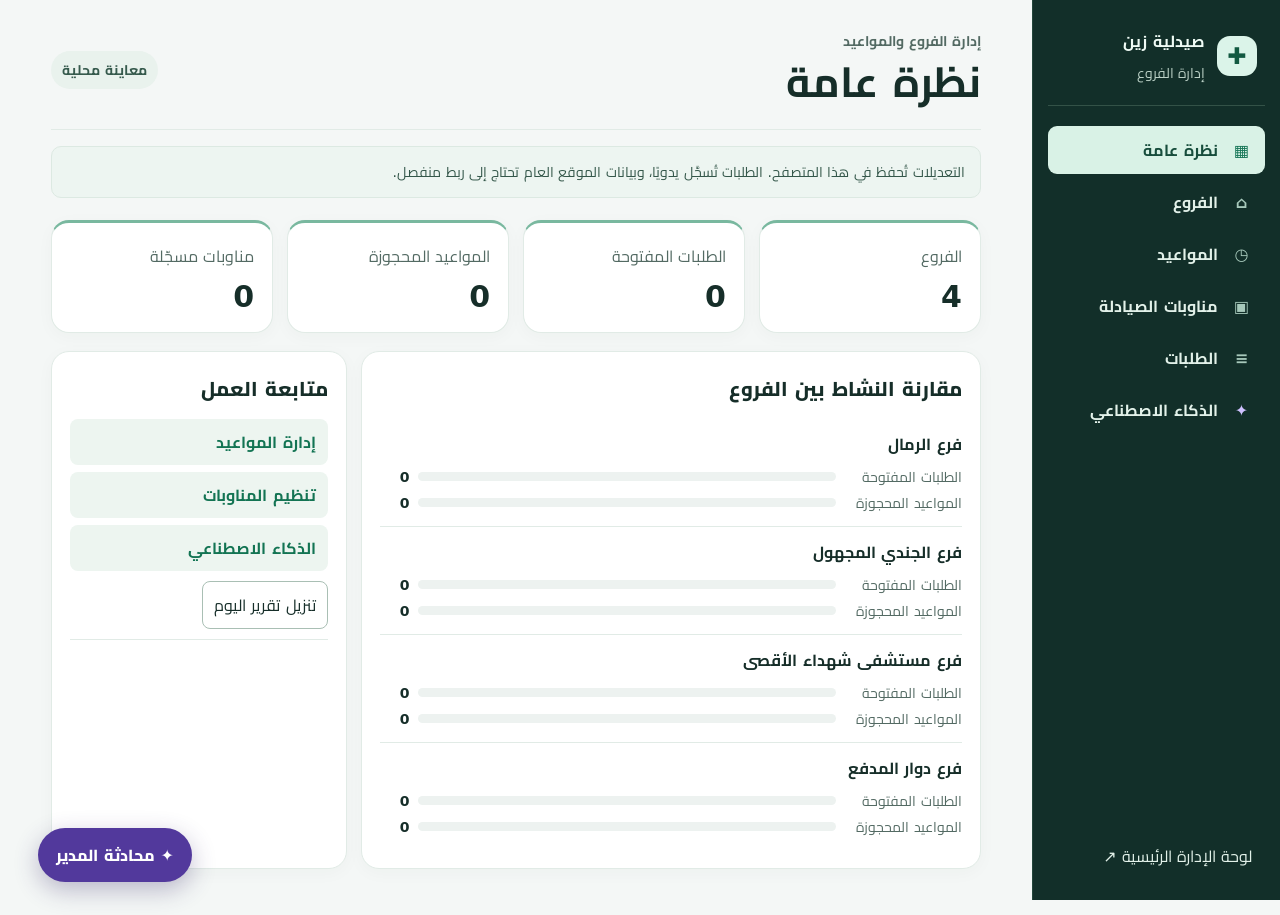
==== ibrheam/index.html @ 4ef252ed "Publish pharmacy management dashboards" ====
<!doctype html>
<html lang="ar" dir="rtl">
<head>
<meta charset="utf-8">
<meta name="viewport" content="width=device-width, initial-scale=1">
<meta name="robots" content="noindex,nofollow">
<title>لوحة إدارة الفروع | صيدلية زين</title>
<link rel="stylesheet" href="../omar/dashboard.css">
<script defer src="../omar/data.js"></script>
<script defer src="../omar/dashboard.js"></script>
</head>
<body data-dashboard="branches">
<a class="skip" href="#main">انتقل إلى المحتوى</a>
<aside>
  <div class="brand"><span aria-hidden="true">✚</span><div><strong id="brand-name">صيدلية زين</strong><small>إدارة الفروع</small></div></div>
  <nav aria-label="أقسام الإدارة" id="nav"></nav>
  <a class="store" href="../omar/index.html">لوحة الإدارة الرئيسية ↗</a>
</aside>
<main id="main">
  <header><div><p class="eyebrow">إدارة الفروع والمواعيد</p><h1 id="title">نظرة عامة</h1></div><span class="badge">معاينة محلية</span></header>
  <p class="notice">التعديلات تُحفظ في هذا المتصفح. الطلبات تُسجَّل يدويًا، وبيانات الموقع العام تحتاج إلى ربط منفصل.</p>
  <div id="content"></div>
  <p id="status" role="status" aria-live="polite"></p>
</main>
<dialog id="editor"><form id="form"><h2 id="editor-title"></h2><div id="fields"></div><div class="actions"><button class="primary" type="submit">حفظ</button><button id="cancel" type="button">إلغاء</button></div></form></dialog>
<button type="button" id="chat-launch" class="chat-launch" aria-controls="manager-chat" aria-expanded="false"><span aria-hidden="true">✦</span> محادثة المدير</button>
<dialog id="manager-chat" class="manager-chat" aria-labelledby="chat-title">
  <header><div><h2 id="chat-title">مساعد المدير</h2><p>Gemini · لوحة الفروع</p></div><button type="button" id="chat-close" aria-label="إغلاق المحادثة">×</button></header>
  <details id="chat-settings"><summary>إعدادات Gemini</summary>
    <label for="chat-model">نموذج Gemini</label>
    <select id="chat-model">
      <option value="">النموذج الافتراضي للخادم</option>
      <option value="gemini-3.8-flash">Gemini 3.8 Flash</option>
      <option value="gemini-3.6-flash">Gemini 3.6 Flash</option>
      <option value="gemini-3.5-flash-lite">Gemini 3.5 Flash-Lite</option>
    </select>
    <label for="chat-key">مفتاح Gemini API</label>
    <input id="chat-key" type="password" maxlength="200" autocomplete="off" spellcheck="false">
    <small>المفتاح لهذا التبويب ويُمسح عند تحديث الصفحة. اترك الخانتين فارغتين لاستخدام إعدادات الخادم.</small>
    <button type="button" id="chat-forget">مسح المفتاح</button>
  </details>
  <div id="chat-log" class="chat-log" role="log" aria-live="polite"><p class="chat-message chat-assistant">أهلًا! اسألني عن الطلبات أو المواعيد أو المخزون في الفروع.</p></div>
  <form id="chat-form">
    <label for="chat-question">سؤالك</label>
    <textarea id="chat-question" rows="2" maxlength="350" required placeholder="مثلاً: أي فرع عنده أكثر مواعيد؟" aria-describedby="chat-note"></textarea>
    <div class="chat-actions"><small id="chat-note">اكتب سؤالًا إداريًا وتجنّب الأسماء وأرقام الهواتف وبيانات المرضى.</small><button class="primary" type="submit">إرسال</button></div>
  </form>
</dialog>
</body>
</html>
---- omar/dashboard.css ----
:root{color-scheme:light;--ink:#173c33;--muted:#526962;--line:#dce8e2;--white:#fff;--green:#176548;--wash:#f3f7f5;font:16px system-ui,sans-serif}*{box-sizing:border-box}body{margin:0;background:var(--wash);color:var(--ink);display:grid;grid-template-columns:232px minmax(0,1fr);min-height:100vh}aside{background:#102f27;color:#effbf5;padding:26px 16px;display:flex;flex-direction:column;gap:30px}.brand{display:flex;align-items:center;gap:12px;padding:0 7px}.brand span{display:grid;place-items:center;width:40px;height:40px;background:#bdf0d5;color:#124635;border-radius:12px;font-size:23px}.brand small{display:block;color:#bad0c5;margin-top:4px}nav{display:grid;gap:5px}nav a,.store{display:block;padding:11px 13px;border-radius:9px;text-decoration:none;color:#e2f1e9}nav a[aria-current],nav a:hover,.store:hover{background:#245244}.store{margin-top:auto}main{padding:32px clamp(16px,4vw,52px);width:100%;max-width:1500px;margin:0 auto}header,.toolbar,.actions{display:flex;align-items:center;justify-content:space-between;gap:12px;flex-wrap:wrap}h1,h2,p{margin:0}h1{font-size:clamp(28px,4vw,42px)}h2{font-size:20px}.eyebrow,.muted{color:var(--muted)}.badge,.pill{background:#dff1e6;border-radius:99px;padding:6px 11px;font-size:14px;white-space:nowrap}.warning{background:#fff0d5;color:#733d0d}.notice{margin:20px 0;padding:12px 15px;background:#e7f1eb;border-radius:10px;color:#34574a}.metrics,.panels{display:grid;gap:14px}.metrics{grid-template-columns:repeat(auto-fit,minmax(145px,1fr))}.panels{grid-template-columns:repeat(auto-fit,minmax(min(100%,290px),1fr));margin-top:18px}.panel,.metric{background:var(--white);border:1px solid var(--line);border-radius:15px;padding:18px;min-width:0}.metric strong{display:block;font-size:30px;margin-top:8px}.panel h2{margin-bottom:12px}.toolbar{margin:0 0 15px}.group{display:flex;flex-wrap:wrap;gap:8px}.table-wrap{overflow:auto}table{width:100%;border-collapse:collapse;min-width:620px;text-align:right}th,td{padding:11px 9px;border-bottom:1px solid var(--line)}thead{background:var(--wash)}.product{display:flex;align-items:center;gap:9px}.product img{width:42px;height:42px;object-fit:cover;border-radius:7px}button,input,select{font:inherit;border:1px solid #a9bfb4;border-radius:8px;background:white;color:var(--ink);padding:8px 11px}button{cursor:pointer}button:hover{background:#edf6f1}.primary{background:var(--green);border-color:var(--green);color:white}.primary:hover{background:#104e37}.danger{color:#9f2e38}.empty{padding:20px;color:var(--muted)}.line{display:flex;justify-content:space-between;align-items:center;gap:10px;padding:10px 0;border-bottom:1px solid var(--line)}dialog{border:1px solid var(--line);border-radius:16px;color:var(--ink);width:min(510px,94vw);max-height:90vh;padding:22px}dialog::backdrop{background:#102f2788}#fields{display:grid;gap:12px;margin:14px 0}#fields label{display:grid;gap:5px}.actions{justify-content:flex-start}#status{margin-top:14px}.skip{position:fixed;top:-80px;z-index:3;background:white;padding:10px}.skip:focus{top:8px}:focus-visible{outline:3px solid #5fb78f;outline-offset:2px}@media(max-width:720px){body{display:block}aside{padding:14px;gap:12px}nav{display:flex;overflow:auto}nav a{white-space:nowrap}.store{display:none}main{padding-top:20px}}
.console-link{display:block;padding:11px 13px;border:1px solid #568374;border-radius:9px;color:#e2f1e9;text-decoration:none}.console-link:hover{background:#245244}
#product-photo:empty{display:none}#product-photo img{width:96px;height:96px;object-fit:contain;border-radius:10px;background:var(--wash)}
@font-face {
  font-family: Cairo;
  src: url('../assets/fonts/cairo-arabic.woff2') format('woff2');
  font-display: swap;
  font-weight: 200 1000;
  unicode-range: U+0600-06FF,U+0750-077F,U+08A0-08FF,U+200C-200F,U+FB50-FDFF,U+FE70-FEFF;
}
:root {
  --ink: #162e29;
  --muted: #536a63;
  --line: #e1ebe6;
  --green: #137453;
  --wash: #f4f7f6;
  font-family: Cairo, system-ui, sans-serif;
}
body { grid-template-columns: 248px minmax(0,1fr); }
aside {
  position: sticky;
  top: 0;
  height: 100dvh;
  overflow: auto;
  gap: 20px;
  padding: 26px 15px 18px;
  background: #122f29;
  border-inline-end: 1px solid #23463b;
}
.brand {
  border-bottom: 1px solid #335247;
  padding: 0 8px 19px;
}
.brand span { background: #dbf4e9; color: #125941; border-radius: 13px; }
.brand small { font-size: 14px; }
nav { gap: 4px; }
nav a { display: flex; gap: 12px; align-items: center; padding: 9px 12px; font-weight: 700; }
.nav-icon { display: inline-grid; place-items: center; width: 23px; color: #a7c9bb; }
nav a[aria-current] { background: #d9f2e6; color: #174d3c; }
nav a[aria-current] .nav-icon { color: #167657; }
nav a[href="#assistant"]:not([aria-current]) .nav-icon { color: #cfc2ff; }
main { padding-top: 28px; }
main > header { border-bottom: 1px solid var(--line); padding-bottom: 16px; }
.eyebrow { font-size: 14px; font-weight: 700; }
h1 { line-height: 1.4; }
main > header .badge { color: #365a4d; background: #e9f2ed; font-weight: 700; }
.notice { margin: 16px 0 22px; font-size: 14px; border: 1px solid #dce9e2; background: #edf5f1; }
.panel,.metric { border-radius: 18px; box-shadow: 0 4px 17px #19392e08; }
.panel h2 { font-weight: 800; }
.metric { border-top: 3px solid #79b89f; }
.metric strong { font-variant-numeric: tabular-nums; }
.branch-grid { grid-template-columns: repeat(2,minmax(0,1fr)); margin-top: 0; }
.branch-grid .panel { padding: 22px; border-top: 3px solid #75b79e; }
.branch-grid p { color: var(--muted); min-height: 3.5em; }
.branch-grid .line:last-child { border-bottom: 0; padding-bottom: 0; }
.ai-card {
  padding: clamp(18px,4vw,32px);
  border: 1px solid #ded7ef;
  border-radius: 22px;
  background: linear-gradient(122deg,#f0ecfb 0%,#fff 63%);
}
.ai-heading { display: flex; align-items: center; gap: 13px; }
.ai-heading h2 { font-size: 24px; }
.ai-heading p { color: var(--muted); }
.ai-icon { flex: none; display: grid; place-items: center; width: 48px; height: 48px; border-radius: 14px; background: #533aa0; color: white; font-size: 25px; }
.ai-controls { display: flex; flex-wrap: wrap; align-items: center; gap: 10px; margin-top: 18px; }
.ai-controls label { font-weight: 700; }
.ai-controls .primary { background: #52399c; border-color: #52399c; }
.ai-controls .primary:hover { background: #432a87; }
.ai-controls button:disabled { opacity: .7; cursor: wait; }
.ai-details { grid-template-columns: minmax(0,2fr) minmax(0,1fr); }
.ai-details table { min-width: 360px; }
#ai-answer:not(:empty) { white-space: pre-wrap; line-height: 1.8; margin-top: 14px; padding: 12px 14px; background: white; border: 1px solid #ded7ef; border-radius: 12px; }
.chat-launch { position: fixed; inset-inline-end: max(14px,3vw); bottom: 18px; z-index: 10; background: #52399c; color: white; border: 0; border-radius: 999px; padding: 12px 18px; font-weight: 800; box-shadow: 0 8px 24px #392e6850; }
.chat-launch:hover { background: #432a87; }
.manager-chat[open] { position: fixed; inset: auto auto 79px max(12px,3vw); margin: 0; z-index: 11; width: min(430px,calc(100vw - 24px)); max-height: calc(100dvh - 94px); display: flex; flex-direction: column; padding: 0; box-shadow: 0 16px 48px #23203d40; }
.manager-chat header { background: #f1edfa; padding: 12px 16px; }
.manager-chat header p,.manager-chat small { color: var(--muted); }
.manager-chat details { padding: 7px 16px; border-bottom: 1px solid var(--line); }
.manager-chat details[open] { overflow: auto; max-height: 35dvh; }
.manager-chat details label,.manager-chat details input,.manager-chat details select,.manager-chat details small { display: block; width: 100%; }
.manager-chat details summary { cursor: pointer; font-weight: 700; }
.manager-chat input { direction: ltr; }
.chat-log { flex: 1; overflow: auto; min-height: min(120px,18dvh); max-height: 44dvh; padding: 12px; display: grid; align-content: start; gap: 7px; overscroll-behavior: contain; }
.chat-message { white-space: pre-wrap; overflow-wrap: anywhere; max-width: 90%; padding: 7px 11px; border-radius: 12px; }
.chat-assistant { justify-self: end; background: #f1eef8; }
.chat-user { justify-self: start; background: #dff2e8; }
#chat-form { padding: 12px; border-top: 1px solid var(--line); }
#chat-question { display: block; width: 100%; margin: 4px 0; padding: 8px; border: 1px solid #a9bfb4; border-radius: 8px; font: inherit; resize: vertical; }
.chat-actions { display: flex; align-items: center; justify-content: space-between; gap: 8px; }
.manager-metrics .metric { text-decoration: none; color: inherit; }
.manager-metrics .metric:hover { border-color: #79b89f; background: #fbfefc; }
.manager-panels { grid-template-columns: minmax(0,2.1fr) minmax(0,1fr); }
.chart-branch { padding: 10px 0; border-bottom: 1px solid var(--line); }
.chart-branch:last-child { border-bottom: 0; }
.chart-branch h3 { margin: 0 0 5px; font-size: 16px; }
.chart-line { display: grid; grid-template-columns: 118px minmax(0,1fr) 30px; gap: 8px; align-items: center; font-size: 14px; }
.chart-label { color: var(--muted); }
.chart-track { border-radius: 20px; background: #edf2f0; height: 9px; overflow: hidden; }
.chart-bar { width: var(--bar-width); height: 100%; border-radius: inherit; }
.chart-orders { background: #137453; }
.chart-appointments { background: #6c4db4; }
.manager-actions { display: grid; gap: 7px; }
.manager-actions a { padding: 8px 12px; color: #137453; background: #edf5f0; border-radius: 8px; font-weight: 700; text-decoration: none; }
.manager-actions a:hover { background: #dcefe4; }
@media (max-width: 850px) {
  .ai-details,.manager-panels { grid-template-columns: minmax(0,1fr); }
}
@media (max-width: 720px) {
  aside { position: static; height: auto; padding: 14px; gap: 10px; }
  .brand { padding: 0 0 10px; }
  nav a { padding: 7px 9px; }
  nav .nav-icon { width: auto; }
  .console-link { padding: 6px 10px; align-self: flex-start; }
  main { padding-top: 16px; }
}
@media (max-width: 500px) {
  .branch-grid { grid-template-columns: minmax(0,1fr); }
  .branch-grid p { min-height: 0; }
}
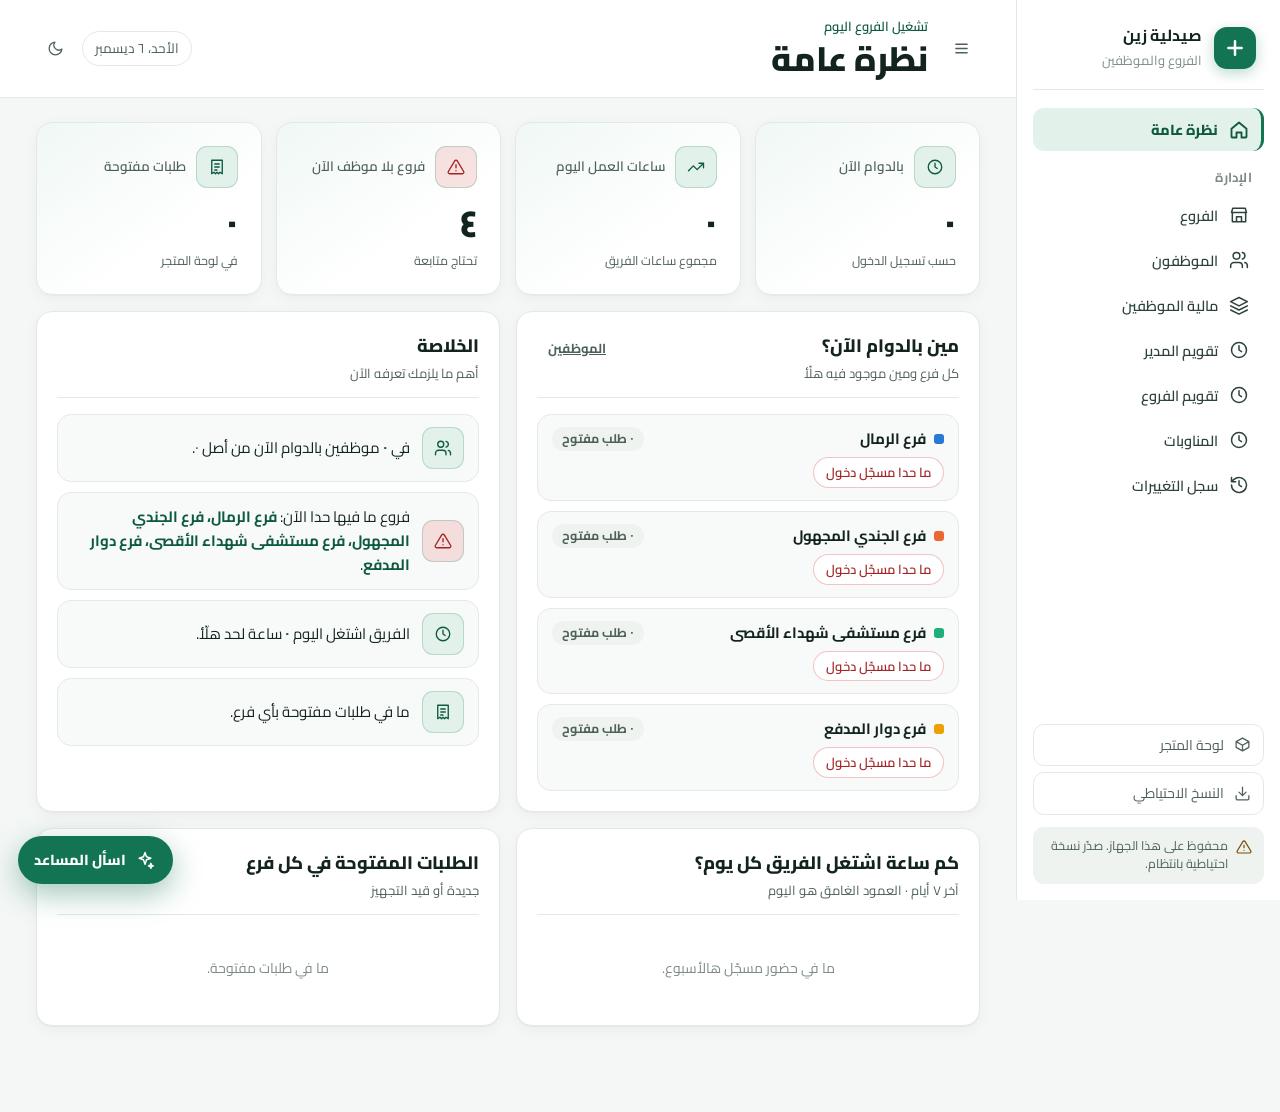
==== commit 8ef42b11: "Publish Zain Pharmacy through Cloudflare Pages" ====
--- a/ibrheam/index.html
+++ b/ibrheam/index.html
@@ -4,48 +4,16 @@
 <meta charset="utf-8">
 <meta name="viewport" content="width=device-width, initial-scale=1">
 <meta name="robots" content="noindex,nofollow">
-<title>لوحة إدارة الفروع | صيدلية زين</title>
-<link rel="stylesheet" href="../omar/dashboard.css">
+<meta name="color-scheme" content="light dark">
+<title>الفروع والموظفين | صيدلية زين</title>
+<link rel="stylesheet" href="../workspace/dashboard.css?v=interface-2">
 <script defer src="../omar/data.js"></script>
-<script defer src="../omar/dashboard.js"></script>
+<script defer src="../workspace/store.js?v=integration-4"></script>
+<script defer src="../workspace/charts.js"></script>
+<script defer src="../workspace/photos.js"></script>
+<script defer src="../workspace/ui.js"></script>
+<script defer src="../workspace/assistant.js?v=server-2"></script>
+<script defer src="app.js?v=2"></script>
 </head>
-<body data-dashboard="branches">
-<a class="skip" href="#main">انتقل إلى المحتوى</a>
-<aside>
-  <div class="brand"><span aria-hidden="true">✚</span><div><strong id="brand-name">صيدلية زين</strong><small>إدارة الفروع</small></div></div>
-  <nav aria-label="أقسام الإدارة" id="nav"></nav>
-  <a class="store" href="../omar/index.html">لوحة الإدارة الرئيسية ↗</a>
-</aside>
-<main id="main">
-  <header><div><p class="eyebrow">إدارة الفروع والمواعيد</p><h1 id="title">نظرة عامة</h1></div><span class="badge">معاينة محلية</span></header>
-  <p class="notice">التعديلات تُحفظ في هذا المتصفح. الطلبات تُسجَّل يدويًا، وبيانات الموقع العام تحتاج إلى ربط منفصل.</p>
-  <div id="content"></div>
-  <p id="status" role="status" aria-live="polite"></p>
-</main>
-<dialog id="editor"><form id="form"><h2 id="editor-title"></h2><div id="fields"></div><div class="actions"><button class="primary" type="submit">حفظ</button><button id="cancel" type="button">إلغاء</button></div></form></dialog>
-<button type="button" id="chat-launch" class="chat-launch" aria-controls="manager-chat" aria-expanded="false"><span aria-hidden="true">✦</span> محادثة المدير</button>
-<dialog id="manager-chat" class="manager-chat" aria-labelledby="chat-title">
-  <header><div><h2 id="chat-title">مساعد المدير</h2><p>Gemini · لوحة الفروع</p></div><button type="button" id="chat-close" aria-label="إغلاق المحادثة">×</button></header>
-  <details id="chat-settings"><summary>إعدادات Gemini</summary>
-    <label for="chat-model">نموذج Gemini</label>
-    <select id="chat-model">
-      <option value="">النموذج الافتراضي للخادم</option>
-      <option value="gemini-3.8-flash">Gemini 3.8 Flash</option>
-      <option value="gemini-3.6-flash">Gemini 3.6 Flash</option>
-      <option value="gemini-3.5-flash-lite">Gemini 3.5 Flash-Lite</option>
-    </select>
-    <label for="chat-key">مفتاح Gemini API</label>
-    <input id="chat-key" type="password" maxlength="200" autocomplete="off" spellcheck="false">
-    <small>المفتاح لهذا التبويب ويُمسح عند تحديث الصفحة. اترك الخانتين فارغتين لاستخدام إعدادات الخادم.</small>
-    <button type="button" id="chat-forget">مسح المفتاح</button>
-  </details>
-  <div id="chat-log" class="chat-log" role="log" aria-live="polite"><p class="chat-message chat-assistant">أهلًا! اسألني عن الطلبات أو المواعيد أو المخزون في الفروع.</p></div>
-  <form id="chat-form">
-    <label for="chat-question">سؤالك</label>
-    <textarea id="chat-question" rows="2" maxlength="350" required placeholder="مثلاً: أي فرع عنده أكثر مواعيد؟" aria-describedby="chat-note"></textarea>
-    <div class="chat-actions"><small id="chat-note">اكتب سؤالًا إداريًا وتجنّب الأسماء وأرقام الهواتف وبيانات المرضى.</small><button class="primary" type="submit">إرسال</button></div>
-  </form>
-</dialog>
-</body>
-</html>
-
+<body><noscript>هذه اللوحة تحتاج تفعيل JavaScript.</noscript></body>
+</html>
--- a/workspace/dashboard.css
+++ b/workspace/dashboard.css
@@ -0,0 +1,516 @@
+/* Zain admin: design system. Calm clinical green, soft surfaces, one type family. */
+@font-face { font-family: Cairo; src: url('../assets/fonts/cairo-arabic.woff2') format('woff2'); font-weight: 200 1000; font-display: swap;
+  unicode-range: U+0600-06FF, U+0750-077F, U+08A0-08FF, U+200C-200F, U+FB50-FDFF, U+FE70-FEFF; }
+@font-face { font-family: Cairo; src: url('../assets/fonts/cairo-latin.woff2') format('woff2'); font-weight: 200 1000; font-display: swap; unicode-range: U+0000-00FF, U+2000-206F, U+20AA; }
+
+:root {
+  color-scheme: light;
+  --page: #f4f7f5; --surface: #ffffff; --surface-2: #f8faf9; --sunken: #eef3f0;
+  --ink: #13241f; --ink-2: #4d605a; --muted: #7d8c87; --line: #e3e9e6; --line-2: #d3ddd8;
+  --brand: #137453; --brand-ink: #0e5a40; --brand-soft: #e2f1ea; --brand-softer: #f0f8f4;
+  --side: #ffffff; --side-ink: #2d423b; --side-active: #e2f1ea;
+  --s1: #2a78d6; --s2: #eb6834; --s3: #1baf7a; --s4: #eda100; --s5: #e87ba4; --s6: #6250d6;
+  --good: #0ca30c; --good-ink: #006300; --warning: #fab219; --warning-ink: #7a4b00; --critical: #d03b3b; --critical-ink: #a32424;
+  --neutral: #a9b4b0; --info: #2a78d6; --line-series: var(--brand);
+  --grid: #e8ede9; --axis: #c3ccc8;
+  --radius: 16px; --radius-sm: 10px;
+  --shadow: 0 1px 2px rgba(19, 36, 31, .04), 0 4px 16px rgba(19, 36, 31, .04);
+  --shadow-lg: 0 20px 50px rgba(19, 36, 31, .18);
+  font: 15px/1.6 Cairo, system-ui, 'Segoe UI', sans-serif;
+}
+:root[data-theme="dark"] {
+  color-scheme: dark;
+  --page: #0e1412; --surface: #151d1a; --surface-2: #19231f; --sunken: #111916;
+  --ink: #e7eeeb; --ink-2: #b4c2bd; --muted: #84948f; --line: #24302c; --line-2: #2f3d38;
+  --brand: #34b483; --brand-ink: #6fd3a8; --brand-soft: #173a2d; --brand-softer: #13261f;
+  --side: #121916; --side-ink: #c9d6d1; --side-active: #1b3b2f;
+  --s1: #3987e5; --s2: #d95926; --s3: #199e70; --s4: #c98500; --s5: #d55181; --s6: #9085e9;
+  --good-ink: #3ccf6e; --warning-ink: #fab219; --critical-ink: #ef7d7d; --neutral: #5d6b66;
+  --grid: #222d29; --axis: #33413c;
+  --shadow: 0 1px 2px rgba(0, 0, 0, .3); --shadow-lg: 0 20px 50px rgba(0, 0, 0, .5);
+}
+@media (prefers-color-scheme: dark) {
+  :root:where(:not([data-theme="light"])) {
+    color-scheme: dark;
+    --page: #0e1412; --surface: #151d1a; --surface-2: #19231f; --sunken: #111916;
+    --ink: #e7eeeb; --ink-2: #b4c2bd; --muted: #84948f; --line: #24302c; --line-2: #2f3d38;
+    --brand: #34b483; --brand-ink: #6fd3a8; --brand-soft: #173a2d; --brand-softer: #13261f;
+    --side: #121916; --side-ink: #c9d6d1; --side-active: #1b3b2f;
+    --s1: #3987e5; --s2: #d95926; --s3: #199e70; --s4: #c98500; --s5: #d55181; --s6: #9085e9;
+    --good-ink: #3ccf6e; --warning-ink: #fab219; --critical-ink: #ef7d7d; --neutral: #5d6b66;
+    --grid: #222d29; --axis: #33413c;
+    --shadow: 0 1px 2px rgba(0, 0, 0, .3); --shadow-lg: 0 20px 50px rgba(0, 0, 0, .5);
+  }
+}
+
+* { box-sizing: border-box; }
+html { background: var(--page); }
+body { margin: 0; color: var(--ink); background: var(--page); -webkit-font-smoothing: antialiased; }
+h1, h2, h3, p { margin: 0; }
+a { color: var(--brand-ink); }
+.ic { width: 20px; height: 20px; flex: none; fill: none; stroke: currentColor; stroke-width: 1.8; stroke-linecap: round; stroke-linejoin: round; }
+.ic.rot { transform: rotate(45deg); }
+:focus-visible { outline: 3px solid color-mix(in srgb, var(--brand) 55%, transparent); outline-offset: 2px; border-radius: 8px; }
+.skip { position: fixed; top: -60px; inset-inline-start: 12px; z-index: 50; background: var(--surface); padding: 8px 14px; border-radius: 8px; }
+.skip:focus { top: 12px; }
+
+/* ---------- shell ---------- */
+.shell { display: grid; grid-template-columns: 264px minmax(0, 1fr); min-height: 100dvh; }
+.side { position: sticky; top: 0; height: 100dvh; overflow: auto; background: var(--side); color: var(--side-ink);
+  border-inline-end: 1px solid var(--line); padding: 22px 14px 16px; display: flex; flex-direction: column; gap: 18px; }
+.brand { display: flex; align-items: center; gap: 12px; padding: 4px 8px 10px; }
+.brand-mark { display: grid; place-items: center; width: 42px; height: 42px; border-radius: 13px; background: var(--brand); color: #fff; }
+.brand-mark .ic { stroke-width: 3; }
+.brand strong { display: block; font-size: 16px; color: var(--ink); }
+.brand small { color: var(--muted); font-size: 12.5px; }
+nav { display: grid; gap: 2px; }
+.nav-group { margin: 14px 12px 4px; font-size: 12px; font-weight: 700; color: var(--muted); letter-spacing: .02em; }
+nav a { display: flex; align-items: center; gap: 11px; padding: 9px 12px; border-radius: 11px; text-decoration: none; color: var(--side-ink); font-weight: 600; font-size: 14.5px; transition: background .15s; }
+nav a:hover { background: var(--surface-2); }
+nav a[aria-current] { background: var(--side-active); color: var(--brand-ink); }
+nav a[aria-current] .ic { stroke-width: 2.2; }
+.nav-badge { margin-inline-start: auto; min-width: 22px; padding: 0 7px; border-radius: 99px; background: var(--critical); color: #fff; font-size: 12px; text-align: center; line-height: 20px; }
+.side-foot { margin-top: auto; display: grid; gap: 6px; }
+.side-link { display: flex; align-items: center; gap: 10px; padding: 9px 12px; border-radius: 11px; color: var(--ink-2); text-decoration: none; font-size: 14px; border: 1px solid var(--line); }
+.side-link:hover { background: var(--surface-2); }
+.side-link .ic { width: 17px; height: 17px; }
+.storage-note { display: flex; gap: 8px; margin-top: 6px; padding: 10px 12px; border-radius: 11px; background: var(--sunken); color: var(--ink-2); font-size: 12.5px; line-height: 1.5; }
+.storage-note .ic { width: 16px; height: 16px; color: var(--warning-ink); margin-top: 2px; }
+.main-col { min-width: 0; }
+.topbar { position: sticky; top: 0; z-index: 5; display: flex; align-items: center; gap: 14px; padding: 16px clamp(16px, 3vw, 36px);
+  background: color-mix(in srgb, var(--page) 86%, transparent); backdrop-filter: blur(10px); border-bottom: 1px solid transparent; }
+.title-wrap { flex: 1; min-width: 0; }
+.eyebrow { color: var(--muted); font-size: 13px; font-weight: 600; }
+h1 { font-size: clamp(22px, 2.4vw, 28px); line-height: 1.3; }
+.top-actions { display: flex; align-items: center; gap: 8px; }
+.today { color: var(--ink-2); font-size: 13.5px; padding: 6px 12px; border-radius: 99px; background: var(--surface); border: 1px solid var(--line); }
+.menu-btn { display: none; }
+main { padding: 6px clamp(16px, 3vw, 36px) 48px; max-width: 1480px; outline: none; }
+
+/* ---------- layout ---------- */
+.grid { display: grid; gap: 16px; }
+.kpis { display: grid; gap: 14px; grid-template-columns: repeat(auto-fit, minmax(200px, 1fr)); margin-bottom: 16px; }
+.cols-2 { grid-template-columns: repeat(auto-fit, minmax(min(100%, 420px), 1fr)); }
+.cols-3 { grid-template-columns: repeat(auto-fit, minmax(min(100%, 300px), 1fr)); }
+.span-2 { grid-column: span 2; }
+@media (max-width: 1100px) { .span-2 { grid-column: auto; } }
+.stack { display: grid; gap: 16px; }
+
+/* ---------- card / kpi ---------- */
+.card { background: var(--surface); border: 1px solid var(--line); border-radius: var(--radius); padding: 20px; box-shadow: var(--shadow); min-width: 0; }
+.card-head { display: flex; align-items: flex-start; justify-content: space-between; gap: 12px; margin-bottom: 16px; }
+.card-head h2 { font-size: 16.5px; font-weight: 700; }
+.card-head p { color: var(--muted); font-size: 13px; margin-top: 2px; }
+.card-actions { display: flex; gap: 6px; flex-wrap: wrap; }
+.kpi { position: relative; display: grid; grid-template-columns: auto 1fr; grid-template-areas: "icon label" "value value" "hint hint"; align-items: center; gap: 4px 10px;
+  padding: 18px; background: var(--surface); border: 1px solid var(--line); border-radius: var(--radius); box-shadow: var(--shadow); color: inherit; text-decoration: none; transition: border-color .15s, transform .15s; }
+a.kpi:hover { border-color: var(--line-2); transform: translateY(-1px); }
+.kpi-icon { grid-area: icon; display: grid; place-items: center; width: 36px; height: 36px; border-radius: 11px; background: var(--brand-soft); color: var(--brand-ink); }
+.kpi-icon .ic { width: 18px; height: 18px; }
+.kpi.warn .kpi-icon { background: color-mix(in srgb, var(--warning) 20%, transparent); color: var(--warning-ink); }
+.kpi.bad .kpi-icon { background: color-mix(in srgb, var(--critical) 14%, transparent); color: var(--critical-ink); }
+.kpi-label { grid-area: label; color: var(--ink-2); font-size: 13.5px; font-weight: 600; }
+.kpi-value { grid-area: value; font-size: 30px; font-weight: 800; line-height: 1.25; margin-top: 8px; letter-spacing: -.01em; }
+.kpi-hint, .delta { grid-area: hint; font-size: 12.5px; color: var(--muted); display: flex; align-items: center; gap: 4px; }
+.delta .ic { width: 14px; height: 14px; }
+.delta.up { color: var(--good-ink); } .delta.down { color: var(--critical-ink); }
+
+/* ---------- controls ---------- */
+.btn { display: inline-flex; align-items: center; justify-content: center; gap: 7px; font: inherit; font-weight: 700; font-size: 14px; padding: 8px 14px; min-height: 38px;
+  border-radius: 11px; border: 1px solid var(--line-2); background: var(--surface); color: var(--ink); cursor: pointer; transition: background .15s, border-color .15s; white-space: nowrap; }
+.btn .ic { width: 17px; height: 17px; }
+.btn:hover { background: var(--surface-2); }
+.btn:disabled { opacity: .55; cursor: progress; }
+.btn.primary { background: var(--brand); border-color: var(--brand); color: #fff; }
+.btn.primary:hover { background: var(--brand-ink); }
+:root[data-theme="dark"] .btn.primary { color: #06140f; }
+.btn.ghost { background: transparent; border-color: transparent; color: var(--ink-2); }
+.btn.ghost:hover { background: var(--sunken); color: var(--ink); }
+.btn.icon-only { padding: 0; width: 38px; }
+.btn.danger { background: var(--critical); border-color: var(--critical); color: #fff; }
+.btn.danger-ghost { background: transparent; border-color: transparent; color: var(--critical-ink); margin-inline-start: auto; }
+.btn.danger-ghost:hover { background: color-mix(in srgb, var(--critical) 10%, transparent); }
+.btn.sm { min-height: 32px; padding: 4px 10px; font-size: 13px; }
+.toolbar { display: flex; align-items: center; justify-content: space-between; gap: 10px; flex-wrap: wrap; margin-bottom: 14px; }
+.toolbar-start, .toolbar-end { display: flex; align-items: center; gap: 8px; flex-wrap: wrap; }
+.search { display: flex; align-items: center; gap: 8px; padding: 0 12px; min-height: 40px; border-radius: 11px; background: var(--surface); border: 1px solid var(--line-2); color: var(--muted); min-width: min(280px, 100%); }
+.search:focus-within { border-color: var(--brand); }
+.search input { border: 0; outline: 0; background: transparent; font: inherit; color: var(--ink); width: 100%; }
+.select, .field input, .field select, .field textarea { font: inherit; color: var(--ink); background: var(--surface); border: 1px solid var(--line-2); border-radius: 11px; padding: 8px 12px; min-height: 40px; }
+.field input:focus, .field select:focus, .field textarea:focus, .select:focus { outline: none; border-color: var(--brand); box-shadow: 0 0 0 3px color-mix(in srgb, var(--brand) 18%, transparent); }
+.seg-tabs { display: inline-flex; padding: 3px; border-radius: 12px; background: var(--sunken); gap: 2px; }
+.seg-tabs button { font: inherit; font-size: 13.5px; font-weight: 700; padding: 6px 13px; border: 0; border-radius: 9px; background: transparent; color: var(--ink-2); cursor: pointer; }
+.seg-tabs button[aria-selected="true"] { background: var(--surface); color: var(--ink); box-shadow: var(--shadow); }
+
+/* ---------- pills ---------- */
+.pill { display: inline-flex; align-items: center; gap: 6px; padding: 2px 10px; border-radius: 99px; font-size: 12.5px; font-weight: 700; background: var(--sunken); color: var(--ink-2); white-space: nowrap; }
+.pill::before { content: ''; width: 7px; height: 7px; border-radius: 50%; background: currentColor; opacity: .8; }
+.pill.plain::before { display: none; }
+.pill.good { background: color-mix(in srgb, var(--good) 13%, transparent); color: var(--good-ink); }
+.pill.warn { background: color-mix(in srgb, var(--warning) 22%, transparent); color: var(--warning-ink); }
+.pill.bad { background: color-mix(in srgb, var(--critical) 12%, transparent); color: var(--critical-ink); }
+.pill.info { background: color-mix(in srgb, var(--info) 12%, transparent); color: var(--info); }
+.pill.brand { background: var(--brand-soft); color: var(--brand-ink); }
+
+/* ---------- table ---------- */
+.table-wrap { overflow-x: auto; margin: 0 -20px -20px; border-top: 1px solid var(--line); }
+table { width: 100%; border-collapse: collapse; text-align: start; font-size: 14px; }
+th { font-size: 12.5px; color: var(--muted); font-weight: 700; padding: 11px 16px; background: var(--surface-2); text-align: start; white-space: nowrap; }
+td { padding: 12px 16px; border-top: 1px solid var(--line); vertical-align: middle; }
+tbody tr:hover { background: var(--brand-softer); }
+td.num, th.num { font-variant-numeric: tabular-nums; }
+td.end, th.end { text-align: end; white-space: nowrap; }
+.who { display: flex; align-items: center; gap: 10px; min-width: 180px; }
+.who img, .avatar { width: 40px; height: 40px; border-radius: 11px; object-fit: cover; background: var(--sunken); flex: none; }
+.avatar { display: grid; place-items: center; font-weight: 800; color: var(--brand-ink); background: var(--brand-soft); border-radius: 50%; font-size: 15px; }
+.who small { display: block; color: var(--muted); font-size: 12.5px; }
+.empty { display: grid; justify-items: center; gap: 10px; padding: 36px 16px; color: var(--muted); text-align: center; }
+.empty .ic { width: 34px; height: 34px; stroke-width: 1.4; }
+
+/* ---------- lists ---------- */
+.list { display: grid; }
+.list-row { display: flex; align-items: center; gap: 12px; padding: 11px 0; border-top: 1px solid var(--line); }
+.list-row:first-child { border-top: 0; padding-top: 0; }
+.list-row .grow { flex: 1; min-width: 0; }
+.list-row small { display: block; color: var(--muted); font-size: 12.5px; }
+.meter { display: block; width: 90px; height: 6px; border-radius: 99px; background: var(--sunken); overflow: hidden; }
+.meter > span { display: block; height: 100%; width: var(--w); border-radius: 99px; background: var(--brand); }
+.meter.bad > span { background: var(--critical); } .meter.warn > span { background: var(--warning); }
+
+/* ---------- charts ---------- */
+.chart { position: relative; }
+.chart-empty { padding: 26px 0; text-align: center; color: var(--muted); font-size: 14px; }
+.chart-line svg { width: 100%; height: auto; display: block; overflow: visible; }
+.chart-line .grid { stroke: var(--grid); stroke-width: 1; }
+.chart-line .axis { stroke: var(--axis); stroke-width: 1; }
+.chart-line .tick { fill: var(--muted); font-size: 11.5px; font-family: inherit; font-variant-numeric: tabular-nums; }
+.chart-line .stroke { fill: none; stroke: var(--line-series); stroke-width: 2.25; stroke-linejoin: round; stroke-linecap: round; }
+.chart-line .area { fill: color-mix(in srgb, var(--line-series) 10%, transparent); }
+.chart-line .end { fill: var(--line-series); stroke: var(--surface); stroke-width: 2; }
+.chart-line .cross { stroke: var(--axis); stroke-width: 1; stroke-dasharray: 3 3; }
+.chart-line .dot { fill: var(--surface); stroke: var(--line-series); stroke-width: 2.5; }
+.chart-line .hit { fill: transparent; cursor: crosshair; }
+.chart-line .hover[hidden], [hidden] { display: none !important; }
+.chart-line .tip, .float-tip { position: absolute; pointer-events: none; padding: 7px 11px; border-radius: 10px; background: var(--ink); color: var(--surface); font-size: 13px; line-height: 1.45; box-shadow: var(--shadow-lg); white-space: nowrap; z-index: 10; }
+.chart-line .tip small { display: block; opacity: .75; font-size: 11.5px; }
+.chart-line .tip strong { font-size: 15px; }
+.float-tip { position: fixed; direction: rtl; z-index: 100; }
+.bars { display: grid; gap: 12px; }
+.bar-row { display: grid; grid-template-columns: minmax(90px, 32%) 1fr auto; align-items: center; gap: 12px; font-size: 14px; }
+.bar-label { display: flex; align-items: center; gap: 8px; color: var(--ink-2); white-space: nowrap; overflow: hidden; text-overflow: ellipsis; }
+.bar-track { height: 12px; border-radius: 99px; background: var(--sunken); overflow: hidden; }
+.bar-fill { display: block; height: 100%; width: var(--w); min-width: 4px; border-radius: 99px; background: var(--c, var(--brand)); transition: width .5s cubic-bezier(.2, .8, .2, 1); }
+.bar-value { font-variant-numeric: tabular-nums; min-width: 3ch; text-align: end; }
+.key { display: inline-block; width: 10px; height: 10px; border-radius: 3px; background: var(--c); flex: none; }
+.seg-bar { display: flex; gap: 2px; height: 16px; border-radius: 99px; overflow: hidden; }
+.seg { flex: 0 0 var(--w); background: var(--c); min-width: 4px; }
+.seg:first-child { border-start-start-radius: 99px; border-end-start-radius: 99px; }
+.legend { list-style: none; margin: 14px 0 0; padding: 0; display: grid; gap: 8px; }
+.legend li { display: grid; grid-template-columns: auto 1fr auto 3.5ch; align-items: center; gap: 9px; font-size: 14px; }
+.legend span { color: var(--ink-2); }
+.legend small { color: var(--muted); text-align: end; font-variant-numeric: tabular-nums; }
+.timeline { display: grid; gap: 10px; }
+.tl-hours { position: relative; height: 18px; margin-right: 130px; }
+.tl-row { direction: rtl; } .tl-track { direction: ltr; }
+.tl-hours span { position: absolute; left: var(--x); transform: translateX(-50%); font-size: 11px; color: var(--muted); font-variant-numeric: tabular-nums; }
+.tl-row { display: grid; grid-template-columns: 118px 1fr; gap: 12px; align-items: center; }
+.tl-label { font-size: 13.5px; color: var(--ink-2); font-weight: 600; text-align: right; white-space: nowrap; overflow: hidden; text-overflow: ellipsis; }
+.tl-track { position: relative; height: 30px; border-radius: 9px; background: repeating-linear-gradient(90deg, var(--sunken) 0 calc(100% / 17 - 1px), var(--grid) calc(100% / 17 - 1px) calc(100% / 17)); }
+.tl-seg { position: absolute; left: var(--a); width: calc(var(--b) - var(--a)); background: var(--c); border-radius: 7px; border: 2px solid var(--surface);
+  color: #fff; font-size: 11.5px; font-weight: 700; padding: 0 8px; display: flex; align-items: center; overflow: hidden; white-space: nowrap; direction: rtl; }
+.tl-now { position: absolute; top: -4px; bottom: -4px; left: var(--x); width: 2px; background: var(--critical); border-radius: 2px; }
+
+/* ---------- dialogs & toasts ---------- */
+.sheet { border: 0; padding: 0; border-radius: 20px; background: var(--surface); color: var(--ink); width: min(560px, 94vw); max-height: 92dvh; box-shadow: var(--shadow-lg); }
+.sheet-sm { width: min(400px, 92vw); }
+.sheet::backdrop { background: rgba(10, 24, 19, .42); backdrop-filter: blur(3px); }
+.sheet[open] { animation: rise .22s cubic-bezier(.2, .8, .2, 1); }
+@keyframes rise { from { opacity: 0; transform: translateY(10px) scale(.98); } }
+.sheet-form { display: grid; }
+.sheet-head { display: flex; align-items: center; justify-content: space-between; padding: 18px 22px; border-bottom: 1px solid var(--line); }
+.sheet-head h2 { font-size: 18px; }
+.sheet-body { display: grid; grid-template-columns: 1fr 1fr; gap: 14px; padding: 20px 22px; overflow: auto; max-height: 62dvh; }
+.field { display: grid; gap: 6px; font-size: 13.5px; font-weight: 600; color: var(--ink-2); }
+.field b { color: var(--critical); }
+.field small { color: var(--muted); font-weight: 400; }
+.field.wide, .toggle.wide { grid-column: 1 / -1; }
+.toggle { display: flex; align-items: center; gap: 10px; font-weight: 600; font-size: 14px; cursor: pointer; }
+.toggle input { position: absolute; opacity: 0; }
+.switch { width: 40px; height: 23px; border-radius: 99px; background: var(--line-2); position: relative; transition: background .15s; flex: none; }
+.switch::after { content: ''; position: absolute; top: 3px; right: 3px; width: 17px; height: 17px; border-radius: 50%; background: #fff; transition: transform .15s; box-shadow: 0 1px 3px rgba(0, 0, 0, .2); }
+.toggle input:checked + .switch { background: var(--brand); }
+.toggle input:checked + .switch::after { transform: translateX(-17px); }
+.toggle input:focus-visible + .switch { outline: 3px solid color-mix(in srgb, var(--brand) 55%, transparent); outline-offset: 2px; }
+.form-error { margin: 0 22px; padding: 10px 14px; border-radius: 10px; background: color-mix(in srgb, var(--critical) 10%, transparent); color: var(--critical-ink); font-weight: 600; font-size: 14px; }
+.sheet-foot { display: flex; gap: 8px; padding: 16px 22px; border-top: 1px solid var(--line); }
+.confirm-ic { display: grid; place-items: center; width: 52px; height: 52px; margin: 26px auto 10px; border-radius: 50%; background: color-mix(in srgb, var(--critical) 12%, transparent); color: var(--critical-ink); }
+.confirm-text { text-align: center; padding: 0 24px 20px; font-weight: 600; }
+.sheet-sm .sheet-foot { justify-content: center; }
+#product-photo img { width: 88px; height: 88px; object-fit: contain; border-radius: 12px; background: var(--sunken); }
+#z-toasts { position: fixed; bottom: 20px; inset-inline-start: 20px; z-index: 200; display: grid; gap: 8px; }
+.toast { display: flex; align-items: center; gap: 10px; padding: 12px 16px; border-radius: 13px; background: var(--ink); color: var(--surface); font-weight: 600; font-size: 14px; box-shadow: var(--shadow-lg); animation: rise .25s; transition: opacity .4s, transform .4s; }
+.toast .ic { color: var(--good); width: 18px; height: 18px; }
+.toast.error .ic { color: var(--critical); }
+.toast.out { opacity: 0; transform: translateY(8px); }
+
+/* ---------- misc ---------- */
+.branch-card .card-head { margin-bottom: 10px; }
+.facts { display: grid; gap: 8px; font-size: 14px; color: var(--ink-2); }
+.facts div { display: flex; align-items: center; gap: 8px; }
+.facts .ic { width: 16px; height: 16px; color: var(--muted); }
+.mini-stats { display: grid; grid-template-columns: repeat(3, 1fr); gap: 8px; margin-top: 14px; }
+.mini-stats div { padding: 10px; border-radius: 12px; background: var(--surface-2); text-align: center; }
+.mini-stats strong { display: block; font-size: 20px; }
+.mini-stats small { color: var(--muted); font-size: 12px; }
+.note { display: flex; gap: 10px; padding: 12px 14px; border-radius: 12px; background: var(--brand-softer); border: 1px solid var(--brand-soft); color: var(--ink-2); font-size: 14px; }
+.note .ic { color: var(--brand-ink); margin-top: 2px; }
+.chat { display: grid; grid-template-rows: 1fr auto; height: min(560px, 70dvh); }
+.chat-log { overflow: auto; display: flex; flex-direction: column; gap: 10px; padding: 4px 2px 14px; }
+.msg { max-width: 80%; padding: 10px 14px; border-radius: 16px; font-size: 14.5px; white-space: pre-wrap; }
+.msg.bot { background: var(--surface-2); border: 1px solid var(--line); align-self: flex-start; border-start-start-radius: 4px; }
+.msg.me { background: var(--brand); color: #fff; align-self: flex-end; border-start-end-radius: 4px; }
+.chat-form { display: flex; gap: 8px; align-items: flex-end; border-top: 1px solid var(--line); padding-top: 14px; }
+.chat-form textarea { flex: 1; font: inherit; resize: none; border: 1px solid var(--line-2); border-radius: 12px; padding: 10px 12px; background: var(--surface); color: var(--ink); }
+.chips { display: flex; flex-wrap: wrap; gap: 6px; margin-bottom: 10px; }
+.chip { font: inherit; font-size: 13px; padding: 5px 12px; border-radius: 99px; border: 1px solid var(--line-2); background: var(--surface); color: var(--ink-2); cursor: pointer; }
+.chip:hover { border-color: var(--brand); color: var(--brand-ink); }
+details.settings-box { margin-top: 12px; font-size: 14px; }
+details.settings-box summary { cursor: pointer; color: var(--ink-2); font-weight: 700; }
+details.settings-box .grid { margin-top: 12px; }
+
+/* ---------- column chart ---------- */
+.cols { display: grid; grid-auto-flow: column; grid-auto-columns: 1fr; gap: 10px; align-items: end; }
+.col { display: grid; grid-template-rows: auto 170px auto auto; justify-items: center; gap: 6px; }
+.col-value { font-size: 13.5px; font-weight: 800; font-variant-numeric: tabular-nums; white-space: nowrap; }
+.col-track { width: min(46px, 100%); height: 100%; display: flex; align-items: flex-end; border-radius: 10px; background: var(--sunken); }
+.col-fill { width: 100%; height: var(--h); border-radius: 10px; background: color-mix(in srgb, var(--brand) 55%, var(--surface)); transition: height .5s cubic-bezier(.2, .8, .2, 1); }
+.col.hot .col-fill { background: var(--brand); }
+.col-label { font-size: 13px; color: var(--ink-2); font-weight: 700; }
+.col.hot .col-label { color: var(--brand-ink); }
+.col-note { font-size: 11.5px; color: var(--muted); margin-top: -4px; }
+/* plain-language summary lines */
+.insights { display: grid; gap: 10px; }
+.insight { display: flex; align-items: center; gap: 12px; padding: 12px 14px; border-radius: 14px; background: var(--surface-2); border: 1px solid var(--line); font-size: 15px; }
+.insight .kpi-icon { flex: none; }
+.insight b { color: var(--brand-ink); }
+.insight.warn .kpi-icon { background: color-mix(in srgb, var(--warning) 20%, transparent); color: var(--warning-ink); }
+.insight.bad .kpi-icon { background: color-mix(in srgb, var(--critical) 14%, transparent); color: var(--critical-ink); }
+.status-boxes { display: grid; grid-template-columns: repeat(2, 1fr); gap: 10px; }
+.status-box { padding: 14px; border-radius: 14px; background: var(--surface-2); border: 1px solid var(--line); text-decoration: none; color: inherit; }
+.status-box strong { display: block; font-size: 26px; font-weight: 800; }
+.status-box .pill { margin-bottom: 6px; }
+.branch-now { display: grid; gap: 10px; }
+.branch-now-row { display: grid; grid-template-columns: 1fr auto; gap: 6px 12px; align-items: center; padding: 12px 14px; border-radius: 14px; background: var(--surface-2); border: 1px solid var(--line); }
+.branch-now-row h3 { font-size: 15px; display: flex; align-items: center; gap: 8px; }
+.faces { display: flex; flex-wrap: wrap; gap: 6px; grid-column: 1 / -1; }
+.face-chip { display: inline-flex; align-items: center; gap: 6px; padding: 3px 10px 3px 4px; border-radius: 99px; background: var(--surface); border: 1px solid var(--line); font-size: 13px; font-weight: 600; }
+.face-chip .mini { width: 26px; height: 26px; border-radius: 50%; overflow: hidden; display: grid; place-items: center; background: var(--brand-soft); color: var(--brand-ink); font-size: 11px; font-weight: 800; }
+.face-chip .mini img { width: 100%; height: 100%; object-fit: cover; }
+.face-chip.none { color: var(--critical-ink); border-color: color-mix(in srgb, var(--critical) 30%, transparent); padding: 4px 12px; }
+
+/* ---------- photo gallery ---------- */
+.drop { display: grid; justify-items: center; gap: 6px; padding: 28px 16px; border: 2px dashed var(--line-2); border-radius: 18px; background: var(--surface-2);
+  text-align: center; cursor: pointer; transition: border-color .15s, background .15s; }
+.drop:hover, .drop.over { border-color: var(--brand); background: var(--brand-softer); }
+.drop .ic { width: 32px; height: 32px; color: var(--brand-ink); }
+.drop span { color: var(--muted); font-size: 13px; }
+.drop:focus-within { outline: 3px solid color-mix(in srgb, var(--brand) 55%, transparent); }
+.gallery { display: grid; gap: 12px; grid-template-columns: repeat(auto-fill, minmax(180px, 1fr)); }
+.ph { position: relative; margin: 0; aspect-ratio: 4 / 3; border-radius: 14px; overflow: hidden; background: var(--sunken); border: 1px solid var(--line); }
+.ph img { width: 100%; height: 100%; object-fit: cover; display: block; }
+.ph.missing::after { content: 'الصورة غير موجودة على هذا الجهاز'; position: absolute; inset: 0; display: grid; place-items: center; padding: 10px; text-align: center; color: var(--muted); font-size: 12.5px; }
+.ph-cover, .ph-num { position: absolute; top: 8px; display: inline-flex; align-items: center; gap: 4px; padding: 3px 9px; border-radius: 99px; font-size: 12px; font-weight: 800; }
+.ph-cover { inset-inline-start: 8px; background: var(--brand); color: #fff; }
+.ph-cover .ic { width: 13px; height: 13px; }
+.ph-num { inset-inline-end: 8px; background: rgba(0, 0, 0, .55); color: #fff; }
+.ph-actions { position: absolute; inset-inline: 0; bottom: 0; display: flex; justify-content: center; gap: 4px; padding: 22px 6px 6px;
+  background: linear-gradient(transparent, rgba(0, 0, 0, .65)); opacity: 0; transition: opacity .15s; }
+.ph:hover .ph-actions, .ph:focus-within .ph-actions { opacity: 1; }
+@media (hover: none) { .ph-actions { opacity: 1; } }
+.ph-actions .btn { color: #fff; background: rgba(255, 255, 255, .14); width: 34px; min-height: 34px; }
+.ph-actions .btn:hover { background: rgba(255, 255, 255, .3); color: #fff; }
+.branch-cover { position: relative; display: block; width: 100%; margin: 0 0 14px; height: 170px; border: 0; padding: 0; cursor: pointer;
+  border-radius: 12px; overflow: hidden; background: var(--sunken); font: inherit; color: var(--ink-2); }
+.branch-cover img { width: 100%; height: 100%; object-fit: cover; display: block; }
+.branch-cover span { position: absolute; bottom: 10px; inset-inline-start: 10px; display: inline-flex; align-items: center; gap: 6px; padding: 4px 10px; border-radius: 99px; background: rgba(0, 0, 0, .6); color: #fff; font-size: 12.5px; font-weight: 700; }
+.branch-cover span .ic { width: 15px; height: 15px; }
+.empty-cover { display: grid; place-items: center; gap: 6px; height: 110px; border-bottom: 1px dashed var(--line-2); }
+.empty-cover span { position: static; background: none; color: var(--ink-2); }
+.empty-cover:hover { background: var(--brand-softer); }
+.branch-card { display: flex; flex-direction: column; }
+.branch-card .wide-btn { margin-top: auto !important; }
+/* branch detail */
+.branch-hero { display: grid; grid-template-columns: minmax(0, 1.2fr) minmax(0, 1fr); gap: 0; background: var(--surface); border: 1px solid var(--line); border-radius: 20px; overflow: hidden; box-shadow: var(--shadow); }
+.branch-hero-media { min-height: 280px; background: var(--sunken); position: relative; }
+.branch-hero-media img { position: absolute; inset: 0; width: 100%; height: 100%; object-fit: cover; }
+.hero-empty { position: absolute; inset: 0; display: grid; place-content: center; justify-items: center; gap: 8px; color: var(--muted); text-align: center; padding: 20px; }
+.hero-empty .ic { width: 40px; height: 40px; stroke-width: 1.3; }
+.branch-hero-info { display: grid; align-content: center; gap: 18px; padding: 24px; }
+.branch-hero-info .facts { font-size: 15px; gap: 12px; }
+.branch-hero-info .facts a { color: var(--brand-ink); display: inline-flex; align-items: center; gap: 4px; }
+.branch-hero-info .facts a .ic { width: 14px; height: 14px; color: inherit; }
+.mini-stats.four { grid-template-columns: repeat(4, 1fr); margin-top: 0; }
+@media (max-width: 900px) { .branch-hero { grid-template-columns: 1fr; } .branch-hero-media { min-height: 220px; } .mini-stats.four { grid-template-columns: repeat(2, 1fr); } }
+.face-chip.off { opacity: .55; }
+.dot-on { width: 8px; height: 8px; border-radius: 50%; background: var(--good); margin-inline-start: 2px; }
+.soon { display: grid; gap: 14px; }
+.soon-cols { display: grid; gap: 10px; grid-template-columns: repeat(auto-fit, minmax(190px, 1fr)); }
+.soon-cols > div { display: grid; gap: 6px; justify-items: start; padding: 14px; border-radius: 14px; border: 1px dashed var(--line-2); background: var(--surface-2); }
+.soon-cols small { color: var(--muted); font-size: 13px; }
+
+/* ---------- floating AI assistant ---------- */
+.ai-fab { position: fixed; bottom: 22px; left: 22px; z-index: 60; display: inline-flex; align-items: center; gap: 9px; padding: 12px 18px 12px 16px;
+  border: 0; border-radius: 99px; background: var(--brand); color: #fff; font: inherit; font-weight: 800; font-size: 14.5px; cursor: pointer;
+  box-shadow: 0 10px 30px color-mix(in srgb, var(--brand) 40%, transparent); transition: transform .15s; }
+.ai-fab:hover { transform: translateY(-2px); }
+.ai-fab.on { background: var(--ink); color: var(--surface); }
+:root[data-theme="dark"] .ai-fab:not(.on) { color: #06140f; }
+.ai-panel { position: fixed; bottom: 84px; left: 22px; z-index: 60; width: min(410px, calc(100vw - 24px)); height: min(620px, calc(100dvh - 110px));
+  display: flex; flex-direction: column; background: var(--surface); border: 1px solid var(--line); border-radius: 22px; box-shadow: var(--shadow-lg); overflow: hidden; animation: rise .22s; }
+.ai-panel[hidden] { display: none; }
+.ai-head { display: flex; align-items: center; gap: 6px; padding: 12px 12px 12px 8px; border-bottom: 1px solid var(--line); background: linear-gradient(180deg, var(--brand-softer), var(--surface)); }
+.ai-head > div { flex: 1; min-width: 0; }
+.ai-head h2 { font-size: 15.5px; }
+.ai-head p { font-size: 12px; color: var(--muted); white-space: nowrap; overflow: hidden; text-overflow: ellipsis; }
+.ai-badge { display: grid; place-items: center; width: 38px; height: 38px; border-radius: 12px; background: var(--brand); color: #fff; flex: none; margin-inline-start: 4px; }
+.ai-settings { display: grid; gap: 12px; padding: 14px; border-bottom: 1px solid var(--line); background: var(--surface-2); overflow: auto; max-height: 60%; }
+.ai-settings[hidden] { display: none; }
+.ai-note { display: flex; gap: 8px; font-size: 12.5px; color: var(--ink-2); line-height: 1.6; }
+.ai-note .ic { width: 16px; height: 16px; color: var(--warning-ink); flex: none; margin-top: 3px; }
+.ai-settings-actions { display: flex; gap: 6px; flex-wrap: wrap; }
+.ai-log { flex: 1; overflow: auto; padding: 14px; display: flex; flex-direction: column; gap: 10px; }
+.ai-msg { max-width: 88%; padding: 10px 14px; border-radius: 16px; font-size: 14.5px; line-height: 1.7; white-space: pre-wrap; word-break: break-word; }
+.ai-msg.bot { align-self: flex-start; background: var(--surface-2); border: 1px solid var(--line); border-start-start-radius: 5px; }
+.ai-msg.me { align-self: flex-end; background: var(--brand); color: #fff; border-start-end-radius: 5px; }
+:root[data-theme="dark"] .ai-msg.me { color: #06140f; }
+.ai-msg.error { border-color: color-mix(in srgb, var(--critical) 35%, transparent); color: var(--critical-ink); }
+.ai-msg.typing { color: var(--muted); animation: pulse 1.2s ease-in-out infinite; }
+@keyframes pulse { 50% { opacity: .5; } }
+.ai-li { display: block; padding-inline-start: 14px; position: relative; }
+.ai-li::before { content: '•'; position: absolute; inset-inline-start: 2px; color: var(--brand-ink); }
+.ai-chips { display: flex; gap: 6px; overflow-x: auto; padding: 0 14px 10px; }
+.ai-chips .chip { white-space: nowrap; }
+.ai-form { display: flex; gap: 8px; align-items: flex-end; padding: 10px 12px 12px; border-top: 1px solid var(--line); }
+.ai-form textarea { flex: 1; font: inherit; resize: none; max-height: 120px; min-height: 42px; border: 1px solid var(--line-2); border-radius: 13px; padding: 9px 12px; background: var(--surface); color: var(--ink); }
+.ai-form textarea:focus { outline: none; border-color: var(--brand); }
+.ai-chips { scrollbar-width: none; } .ai-chips::-webkit-scrollbar { display: none; }
+.ai-settings:not([hidden]) ~ .ai-chips { display: none; }
+@media (max-width: 560px) { .ai-fab span { display: none; } .ai-fab { padding: 14px; } .ai-panel { left: 12px; bottom: 80px; } }
+@media print { .ai-fab, .ai-panel { display: none !important; } }
+
+/* ---------- staff cards ---------- */
+.staff-grid { display: grid; gap: 16px; grid-template-columns: repeat(auto-fill, minmax(250px, 1fr)); }
+.staff-card { position: relative; display: grid; justify-items: center; text-align: center; gap: 4px; padding: 16px 16px 18px; border-radius: 20px;
+  background: linear-gradient(180deg, var(--brand-softer), var(--surface) 42%); border: 1px solid var(--line); transition: border-color .15s, transform .15s; }
+.staff-card:hover { border-color: var(--line-2); transform: translateY(-2px); }
+.staff-card.off { opacity: .6; }
+.staff-top { justify-self: stretch; display: flex; justify-content: space-between; align-items: center; min-height: 38px; }
+.staff-ring { --p: 0; position: relative; width: 116px; height: 116px; border-radius: 50%; padding: 6px; margin: 2px 0 8px;
+  background: conic-gradient(var(--brand) calc(var(--p) * 1%), var(--sunken) 0); }
+.staff-face { width: 100%; height: 100%; border-radius: 50%; overflow: hidden; display: grid; place-items: center; background: var(--brand-soft);
+  color: var(--brand-ink); font-size: 32px; font-weight: 800; border: 4px solid var(--surface); }
+.staff-face img { width: 100%; height: 100%; object-fit: cover; }
+.staff-face.sm { width: 76px; height: 76px; font-size: 24px; border-color: var(--line); flex: none; }
+.presence { position: absolute; bottom: 8px; left: 8px; width: 20px; height: 20px; border-radius: 50%; background: var(--neutral); border: 3px solid var(--surface); }
+.presence.on { background: var(--good); box-shadow: 0 0 0 3px color-mix(in srgb, var(--good) 25%, transparent); }
+.staff-card h3 { font-size: 17px; font-weight: 800; }
+.staff-role { display: flex; align-items: center; gap: 7px; color: var(--ink-2); font-size: 13.5px; font-weight: 600; }
+.staff-hours { display: flex; align-items: baseline; gap: 6px; margin: 6px 0 4px; }
+.staff-hours strong { font-size: 24px; font-weight: 800; color: var(--brand-ink); }
+.staff-hours span { color: var(--muted); font-size: 12.5px; }
+.staff-facts { justify-self: stretch; margin: 8px 0 12px; display: grid; gap: 0; border-top: 1px solid var(--line); text-align: start; }
+.staff-facts div { display: flex; justify-content: space-between; align-items: center; gap: 10px; padding: 8px 2px; border-bottom: 1px dashed var(--line); font-size: 13.5px; }
+.staff-facts dt { display: flex; align-items: center; gap: 7px; color: var(--muted); }
+.staff-facts dt .ic { width: 15px; height: 15px; }
+.staff-facts dd { margin: 0; font-weight: 700; font-variant-numeric: tabular-nums; }
+.staff-facts a { color: inherit; text-decoration: none; }
+.wide-btn { justify-self: stretch; }
+.photo-pick { display: flex; align-items: center; gap: 14px; flex-wrap: wrap; }
+
+/* ---------- responsive ---------- */
+@media (max-width: 900px) {
+  .shell { display: block; }
+  .side { position: fixed; inset-block: 0; inset-inline-start: 0; z-index: 40; width: 280px; transform: translateX(100%); transition: transform .25s; box-shadow: var(--shadow-lg); }
+  .side.open { transform: none; }
+  .shell:has(.side.open)::after { content: ''; position: fixed; inset: 0; z-index: 30; background: rgba(10, 24, 19, .45); }
+  .menu-btn { display: inline-flex; }
+  .today { display: none; }
+  .sheet-body { grid-template-columns: 1fr; }
+  .table-wrap { margin: 0; border: 0; }
+  table, thead, tbody, tr, td { display: block; }
+  thead { display: none; }
+  tbody tr { padding: 12px 0; border-top: 1px solid var(--line); }
+  td { border: 0; padding: 4px 0; display: flex; justify-content: space-between; gap: 12px; }
+  td::before { content: attr(data-label); color: var(--muted); font-size: 12.5px; font-weight: 700; }
+  td.end { justify-content: flex-end; } td.end::before { content: none; }
+  .bar-row { grid-template-columns: 1fr auto; }
+  .bar-track { grid-column: 1 / -1; grid-row: 2; }
+  .tl-row { grid-template-columns: 1fr; gap: 4px; } .tl-hours { margin-inline-start: 0; }
+}
+@media (prefers-reduced-motion: reduce) { *, *::before, *::after { animation: none !important; transition: none !important; } }
+@media print { .side, .topbar .top-actions, .btn { display: none !important; } .shell { display: block; } .card { break-inside: avoid; box-shadow: none; } }
+
+/* Dashboard hierarchy and shared chat surfaces */
+.side { padding-inline: 16px; }
+.brand { min-height: 68px; padding: 0 8px 16px; border-bottom: 1px solid var(--line); }
+.brand-mark { box-shadow: 0 4px 14px color-mix(in srgb, var(--brand) 28%, transparent); }
+.brand small, .nav-group { font-size: 13px; }
+nav a { min-height: 43px; border-inline-start: 3px solid transparent; }
+nav a[aria-current] { border-inline-start-color: var(--brand); font-weight: 800; }
+.topbar {
+  min-height: 90px;
+  background: color-mix(in srgb, var(--surface) 93%, transparent);
+  border-bottom-color: var(--line);
+}
+.topbar h1 { font-size: clamp(24px, 3vw, 34px); font-weight: 850; text-wrap: balance; }
+.topbar .eyebrow { color: var(--brand-ink); }
+main { margin-inline: auto; padding-top: 24px; padding-bottom: 86px; }
+.kpi { padding: clamp(13px, 2vw, 23px); min-width: 0; background: linear-gradient(145deg,var(--brand-softer),var(--surface) 65%); }
+.kpi-icon { width: 42px; height: 42px; border: 1px solid color-mix(in srgb,var(--brand) 20%,transparent); }
+.kpi-value { font-size: clamp(25px,3vw,38px); font-variant-numeric: tabular-nums; }
+.kpi-label,.card-head p { overflow-wrap: anywhere; }
+.kpi-hint,.card-head p { color: var(--ink-2); }
+.card-head { padding-bottom: 13px; border-bottom: 1px solid var(--line); }
+.card-head h2 { font-size: 18px; font-weight: 800; text-wrap: balance; }
+td { font-variant-numeric: tabular-nums; }
+select { background-color: var(--surface); color: var(--ink); }
+
+.ai-fab { left: max(18px,env(safe-area-inset-left)); bottom: max(16px,env(safe-area-inset-bottom)); min-height: 48px; }
+.ai-panel {
+  left: max(18px,env(safe-area-inset-left));
+  bottom: calc(75px + env(safe-area-inset-bottom));
+  width: min(460px,calc(100vw - 36px));
+  height: min(660px,calc(100dvh - 92px - env(safe-area-inset-bottom)));
+  border-radius: 24px;
+  overscroll-behavior: contain;
+}
+.ai-head { padding: 12px 14px; background: linear-gradient(135deg,var(--brand-soft),var(--surface)); }
+.ai-head h2 { font-size: 17px; font-weight: 800; }
+.ai-head p { color: var(--ink-2); font-size: 13px; }
+.ai-head .btn { width: 37px; min-height: 40px; }
+.ai-log { min-height: 0; padding: 17px 15px; overscroll-behavior: contain; }
+.ai-msg { max-width: 90%; font-size: 15px; }
+.ai-msg.me { align-self: flex-start; background: var(--brand-soft); color: var(--ink); border-start-start-radius: 5px; border-start-end-radius: 16px; }
+:root[data-theme="dark"] .ai-msg.me { color: var(--ink); }
+.ai-msg.bot { align-self: flex-end; border-start-start-radius: 16px; border-start-end-radius: 5px; }
+.ai-chips .chip { min-height: 36px; }
+.ai-form { gap: 10px; padding: 11px 14px 14px; }
+.ai-form .btn { width: 44px; min-height: 44px; }
+.ai-form textarea { min-height: 44px; font-size: 16px; }
+.ai-form textarea:focus-visible { outline: 2px solid var(--brand); outline-offset: 1px; }
+.ai-panel[data-settings-open] :is(.ai-log,.ai-chips,.ai-form) { display: none; }
+.ai-settings { flex: 1; min-height: 0; max-height: none; align-content: start; padding: 16px; overscroll-behavior: contain; }
+.ai-settings-heading { display: flex; flex-wrap: wrap; align-items: center; justify-content: space-between; gap: 8px; }
+.ai-settings-actions .btn { min-height: 40px; }
+.ai-settings-status:not(:empty) { padding: 9px 12px; border: 1px solid var(--line); border-radius: 9px; background: var(--surface); color: var(--ink-2); overflow-wrap: anywhere; }
+@media (max-width: 560px) {
+  .topbar { min-height: 72px; }
+  main { padding-top: 14px; }
+  .kpi-icon { width: 34px; height: 34px; }
+  .ai-fab { left: max(12px,env(safe-area-inset-left)); }
+  .ai-panel {
+    left: max(8px,env(safe-area-inset-left));
+    width: calc(100vw - max(8px,env(safe-area-inset-left)) - max(8px,env(safe-area-inset-right)));
+    border-radius: 18px;
+  }
+}
